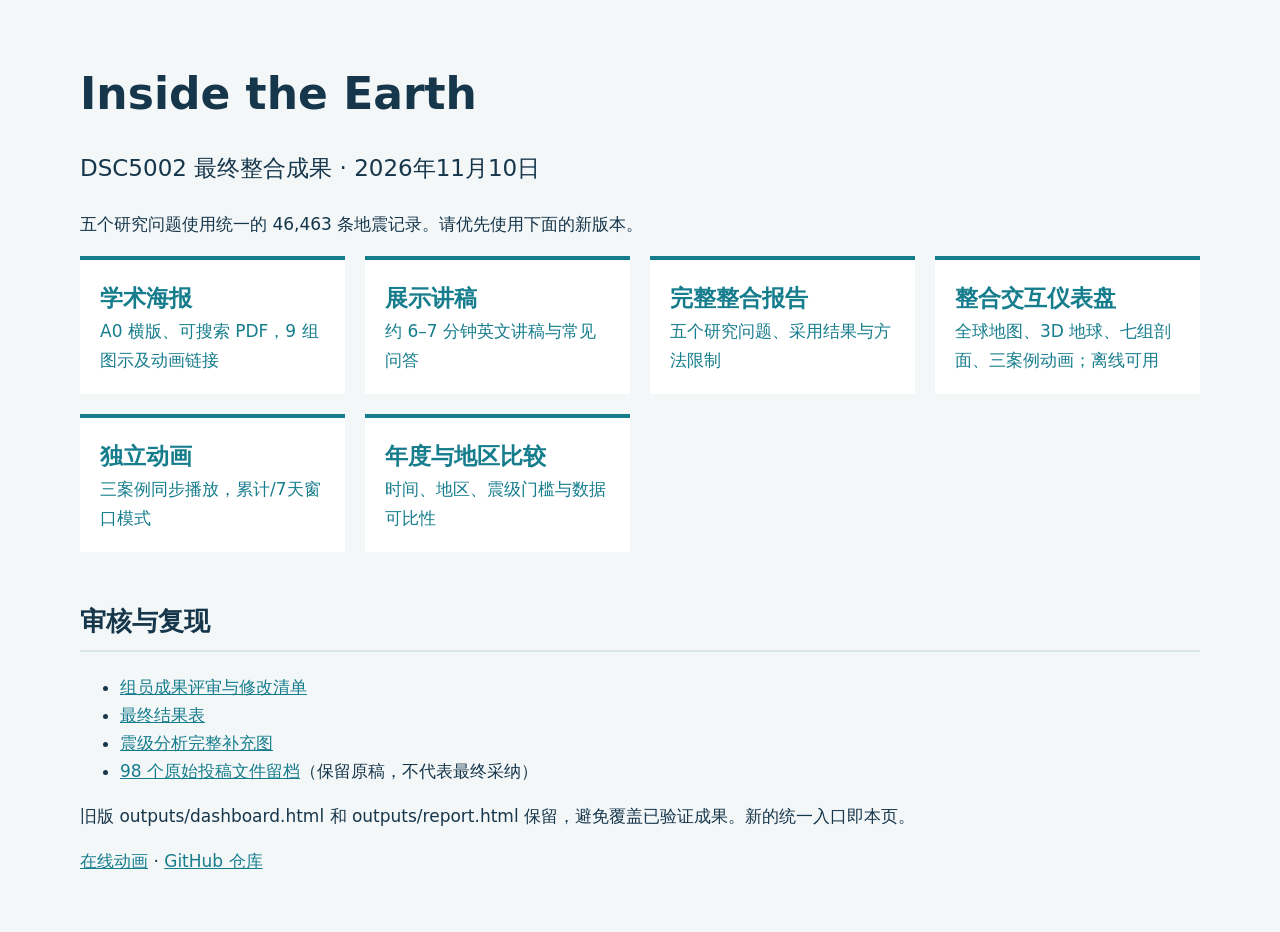
==== START_HERE.html @ 3e6ceb3b "Integrate reviewed team analyses and deliver searchable academic poster" ====
<!doctype html><html lang="zh-CN"><meta charset="utf-8"><meta name="viewport" content="width=device-width,initial-scale=1"><title>DSC5002 | 最终成果入口</title><style>body{font:17px/1.65 system-ui,sans-serif;color:#16364b;background:#f4f7f8;margin:0}main{max-width:1120px;margin:auto;padding:40px}h1{font-size:44px;line-height:1.15}h2{border-bottom:2px solid #d9e7ec;padding-bottom:8px;margin-top:48px}a{color:#167d8d}figure,table{background:white;margin:24px 0;padding:16px}img{max-width:100%}table{border-collapse:collapse;font-size:14px;width:100%}td,th{border-bottom:1px solid #d9e7ec;padding:7px;text-align:left}.lead{font-size:23px}.note{background:#e7f0f4;padding:18px}figcaption{font-size:15px}nav{display:flex;gap:20px;flex-wrap:wrap}.cards{display:grid;grid-template-columns:repeat(auto-fit,minmax(260px,1fr));gap:20px}.card{display:block;background:white;padding:20px;text-decoration:none;border-top:4px solid #167d8d}.card strong{display:block;font-size:23px}</style><main><h1>Inside the Earth</h1><p class="lead">DSC5002 最终整合成果 · 2026年11月10日</p><p>五个研究问题使用统一的 46,463 条地震记录。请优先使用下面的新版本。</p><div class="cards">
<a class="card" href="deliverables/DSC5002_Academic_Poster.pdf"><strong>学术海报</strong>A0 横版、可搜索 PDF，9 组图示及动画链接</a>
<a class="card" href="deliverables/DSC5002_Presentation_Script.pdf"><strong>展示讲稿</strong>约 6–7 分钟英文讲稿与常见问答</a>
<a class="card" href="outputs/final/report.html"><strong>完整整合报告</strong>五个研究问题、采用结果与方法限制</a>
<a class="card" href="outputs/final/dashboard.html"><strong>整合交互仪表盘</strong>全球地图、3D 地球、七组剖面、三案例动画；离线可用</a>
<a class="card" href="outputs/final/animation.html"><strong>独立动画</strong>三案例同步播放，累计/7天窗口模式</a>
<a class="card" href="outputs/temporal_regional_v2_20261103/dashboard.html"><strong>年度与地区比较</strong>时间、地区、震级门槛与数据可比性</a>
</div><h2>审核与复现</h2><ul><li><a href="docs/TEAM_REVIEW.md">组员成果评审与修改清单</a></li><li><a href="outputs/final/tables/">最终结果表</a></li><li><a href="outputs/final/rq4/figures/">震级分析完整补充图</a></li><li><a href="local_sources/team_submissions/">98 个原始投稿文件留档</a>（保留原稿，不代表最终采纳）</li></ul><p>旧版 outputs/dashboard.html 和 outputs/report.html 保留，避免覆盖已验证成果。新的统一入口即本页。</p><p><a href="https://VictoriaSU551.github.io/DSC5002-Earthquake-Explorer/">在线动画</a> · <a href="https://github.com/VictoriaSU551/DSC5002-Earthquake-Explorer">GitHub 仓库</a></p></main></html>
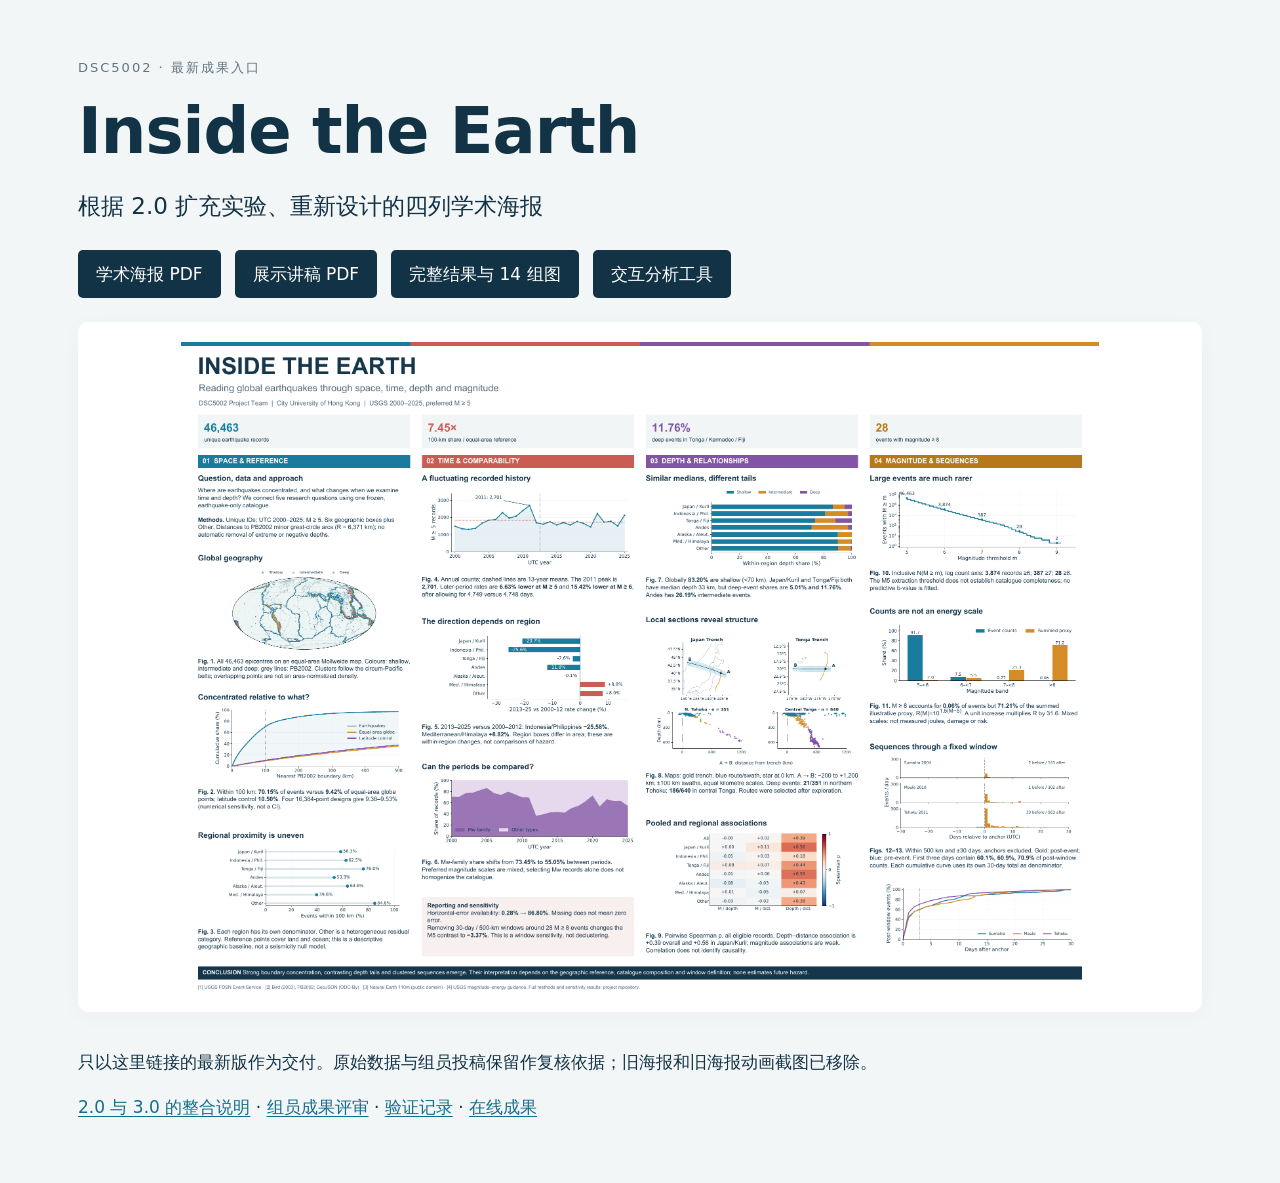
==== commit bc36df30: "Expand geographic controls and publish four-column academic poster" ====
--- a/START_HERE.html
+++ b/START_HERE.html
@@ -1,8 +1 @@
-<!doctype html><html lang="zh-CN"><meta charset="utf-8"><meta name="viewport" content="width=device-width,initial-scale=1"><title>DSC5002 | 最终成果入口</title><style>body{font:17px/1.65 system-ui,sans-serif;color:#16364b;background:#f4f7f8;margin:0}main{max-width:1120px;margin:auto;padding:40px}h1{font-size:44px;line-height:1.15}h2{border-bottom:2px solid #d9e7ec;padding-bottom:8px;margin-top:48px}a{color:#167d8d}figure,table{background:white;margin:24px 0;padding:16px}img{max-width:100%}table{border-collapse:collapse;font-size:14px;width:100%}td,th{border-bottom:1px solid #d9e7ec;padding:7px;text-align:left}.lead{font-size:23px}.note{background:#e7f0f4;padding:18px}figcaption{font-size:15px}nav{display:flex;gap:20px;flex-wrap:wrap}.cards{display:grid;grid-template-columns:repeat(auto-fit,minmax(260px,1fr));gap:20px}.card{display:block;background:white;padding:20px;text-decoration:none;border-top:4px solid #167d8d}.card strong{display:block;font-size:23px}</style><main><h1>Inside the Earth</h1><p class="lead">DSC5002 最终整合成果 · 2026年11月10日</p><p>五个研究问题使用统一的 46,463 条地震记录。请优先使用下面的新版本。</p><div class="cards">
-<a class="card" href="deliverables/DSC5002_Academic_Poster.pdf"><strong>学术海报</strong>A0 横版、可搜索 PDF，9 组图示及动画链接</a>
-<a class="card" href="deliverables/DSC5002_Presentation_Script.pdf"><strong>展示讲稿</strong>约 6–7 分钟英文讲稿与常见问答</a>
-<a class="card" href="outputs/final/report.html"><strong>完整整合报告</strong>五个研究问题、采用结果与方法限制</a>
-<a class="card" href="outputs/final/dashboard.html"><strong>整合交互仪表盘</strong>全球地图、3D 地球、七组剖面、三案例动画；离线可用</a>
-<a class="card" href="outputs/final/animation.html"><strong>独立动画</strong>三案例同步播放，累计/7天窗口模式</a>
-<a class="card" href="outputs/temporal_regional_v2_20261103/dashboard.html"><strong>年度与地区比较</strong>时间、地区、震级门槛与数据可比性</a>
-</div><h2>审核与复现</h2><ul><li><a href="docs/TEAM_REVIEW.md">组员成果评审与修改清单</a></li><li><a href="outputs/final/tables/">最终结果表</a></li><li><a href="outputs/final/rq4/figures/">震级分析完整补充图</a></li><li><a href="local_sources/team_submissions/">98 个原始投稿文件留档</a>（保留原稿，不代表最终采纳）</li></ul><p>旧版 outputs/dashboard.html 和 outputs/report.html 保留，避免覆盖已验证成果。新的统一入口即本页。</p><p><a href="https://VictoriaSU551.github.io/DSC5002-Earthquake-Explorer/">在线动画</a> · <a href="https://github.com/VictoriaSU551/DSC5002-Earthquake-Explorer">GitHub 仓库</a></p></main></html>+<!doctype html><html lang="zh-CN"><head><meta charset="utf-8"><meta name="viewport" content="width=device-width,initial-scale=1"><title>DSC5002 | 最新成果入口</title><style>*{box-sizing:border-box}body{font:17px/1.65 system-ui,sans-serif;color:#123346;background:#f3f6f7;margin:0}main{max-width:1180px;margin:auto;padding:44px 28px}h1{font-size:clamp(36px,6vw,64px);line-height:1.06;letter-spacing:-1px;margin:.3em 0}h2{font-size:28px;margin:48px 0 16px}h3{font-size:21px;margin:0 0 10px}a{color:#146e8b;text-underline-offset:3px}figure{background:#fff;border-radius:10px;margin:18px 0 36px;padding:20px;box-shadow:0 4px 22px #12334608}img{width:100%;height:auto;display:block}figure img{max-height:650px;object-fit:contain}figcaption{margin-top:14px;font-size:16px;color:#405b6a}.lead{font-size:23px;max-width:900px}.note{background:#e4eef1;border-left:5px solid #197c9e;padding:20px;margin:24px 0}nav{display:flex;gap:14px;flex-wrap:wrap;margin:24px 0}nav a,.button{display:inline-block;background:#123346;color:white;padding:10px 18px;border-radius:5px;text-decoration:none}.cards{display:grid;grid-template-columns:repeat(auto-fit,minmax(230px,1fr));gap:16px;margin:30px 0}.card{background:#fff;padding:22px;border-top:5px solid #197c9e;border-radius:5px}.card:nth-child(2){border-color:#c95d54}.card:nth-child(3){border-color:#8254a6}.card:nth-child(4){border-color:#d58c27}.card strong{display:block;font-size:34px;line-height:1.2}.eyebrow{text-transform:uppercase;letter-spacing:2px;color:#617582;font-size:13px}table{border-collapse:collapse;font-size:14px;width:100%}td,th{border-bottom:1px solid #d9e7ec;padding:8px;text-align:left}.table-wrap{overflow-x:auto;background:white;padding:14px}code{overflow-wrap:anywhere}footer{font-size:14px;border-top:1px solid #ccdbe1;padding:24px 0;margin-top:38px}@media(max-width:600px){main{padding:25px 16px}figure{padding:10px}figcaption{font-size:14px}}</style></head><body><main><p class="eyebrow">DSC5002 · 最新成果入口</p><h1>Inside the Earth</h1><p class="lead">根据 2.0 扩充实验、重新设计的四列学术海报</p><nav><a href="deliverables/DSC5002_Academic_Poster.pdf">学术海报 PDF</a><a href="deliverables/DSC5002_Presentation_Script.pdf">展示讲稿 PDF</a><a href="outputs/final/report.html">完整结果与 14 组图</a><a href="outputs/final/dashboard.html">交互分析工具</a></nav><figure><img src="deliverables/Poster_Preview.png" alt="最新版四列海报预览"></figure><p>只以这里链接的最新版作为交付。原始数据与组员投稿保留作复核依据；旧海报和旧海报动画截图已移除。</p><p><a href="docs/EXPERIMENT_EXTENSION.md">2.0 与 3.0 的整合说明</a> · <a href="docs/TEAM_REVIEW.md">组员成果评审</a> · <a href="docs/FINAL_VALIDATION.md">验证记录</a> · <a href="https://victoriasu551.github.io/DSC5002-Earthquake-Explorer/">在线成果</a></p></main></body></html>
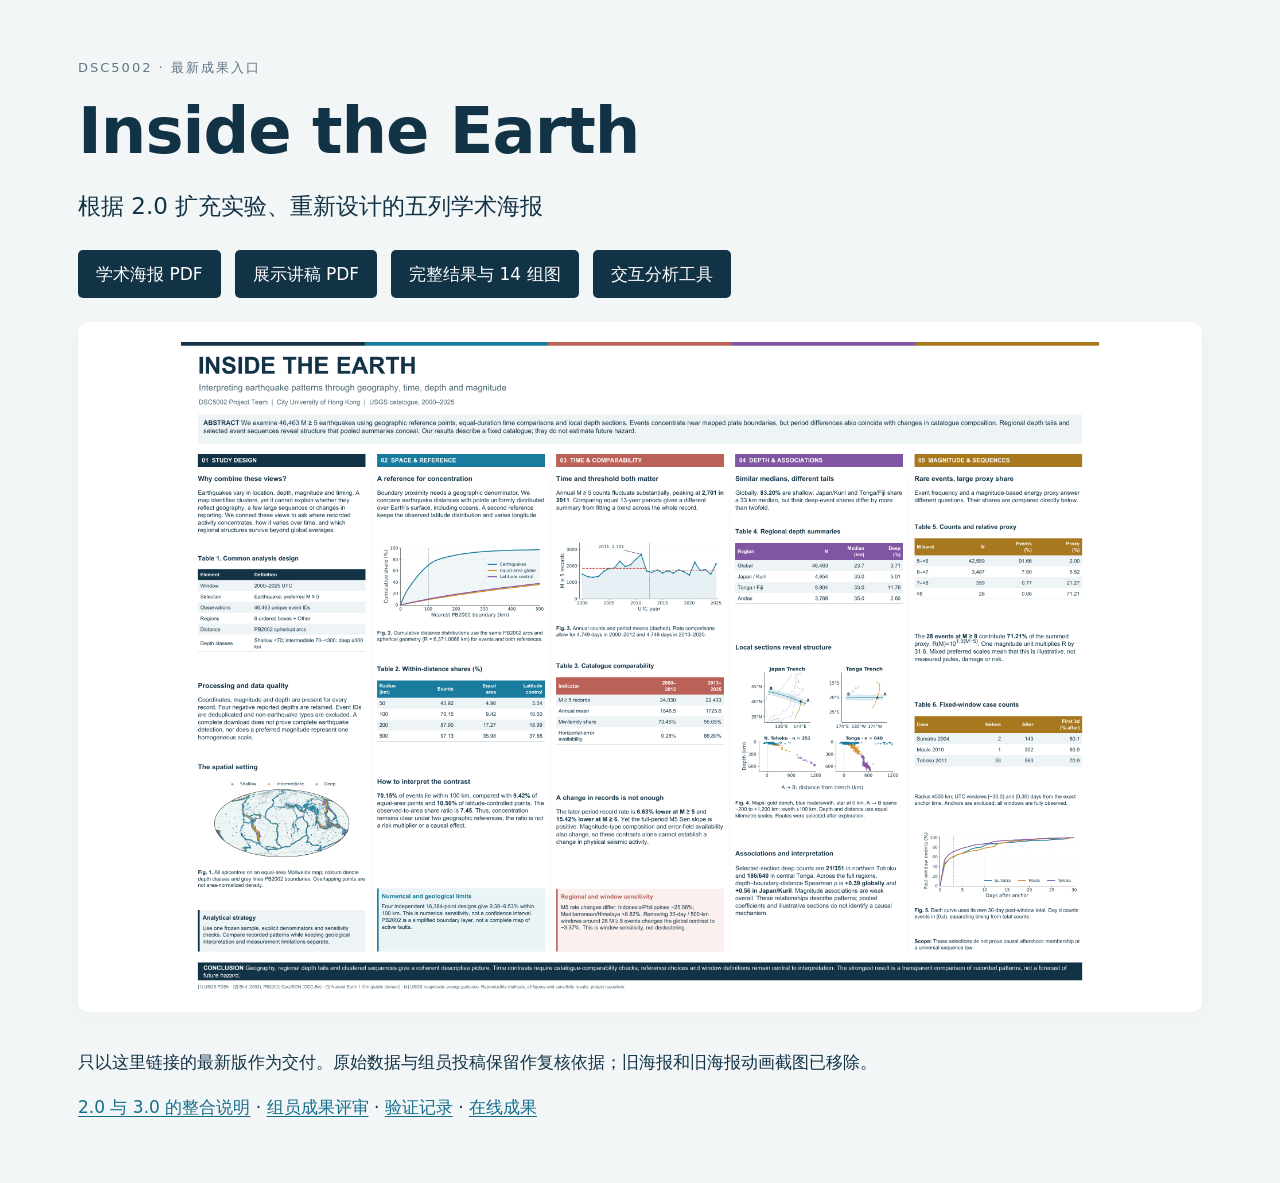
==== commit 2ae54462: "Redesign poster with five columns, narrative and six data tables" ====
--- a/START_HERE.html
+++ b/START_HERE.html
@@ -1 +1 @@
-<!doctype html><html lang="zh-CN"><head><meta charset="utf-8"><meta name="viewport" content="width=device-width,initial-scale=1"><title>DSC5002 | 最新成果入口</title><style>*{box-sizing:border-box}body{font:17px/1.65 system-ui,sans-serif;color:#123346;background:#f3f6f7;margin:0}main{max-width:1180px;margin:auto;padding:44px 28px}h1{font-size:clamp(36px,6vw,64px);line-height:1.06;letter-spacing:-1px;margin:.3em 0}h2{font-size:28px;margin:48px 0 16px}h3{font-size:21px;margin:0 0 10px}a{color:#146e8b;text-underline-offset:3px}figure{background:#fff;border-radius:10px;margin:18px 0 36px;padding:20px;box-shadow:0 4px 22px #12334608}img{width:100%;height:auto;display:block}figure img{max-height:650px;object-fit:contain}figcaption{margin-top:14px;font-size:16px;color:#405b6a}.lead{font-size:23px;max-width:900px}.note{background:#e4eef1;border-left:5px solid #197c9e;padding:20px;margin:24px 0}nav{display:flex;gap:14px;flex-wrap:wrap;margin:24px 0}nav a,.button{display:inline-block;background:#123346;color:white;padding:10px 18px;border-radius:5px;text-decoration:none}.cards{display:grid;grid-template-columns:repeat(auto-fit,minmax(230px,1fr));gap:16px;margin:30px 0}.card{background:#fff;padding:22px;border-top:5px solid #197c9e;border-radius:5px}.card:nth-child(2){border-color:#c95d54}.card:nth-child(3){border-color:#8254a6}.card:nth-child(4){border-color:#d58c27}.card strong{display:block;font-size:34px;line-height:1.2}.eyebrow{text-transform:uppercase;letter-spacing:2px;color:#617582;font-size:13px}table{border-collapse:collapse;font-size:14px;width:100%}td,th{border-bottom:1px solid #d9e7ec;padding:8px;text-align:left}.table-wrap{overflow-x:auto;background:white;padding:14px}code{overflow-wrap:anywhere}footer{font-size:14px;border-top:1px solid #ccdbe1;padding:24px 0;margin-top:38px}@media(max-width:600px){main{padding:25px 16px}figure{padding:10px}figcaption{font-size:14px}}</style></head><body><main><p class="eyebrow">DSC5002 · 最新成果入口</p><h1>Inside the Earth</h1><p class="lead">根据 2.0 扩充实验、重新设计的四列学术海报</p><nav><a href="deliverables/DSC5002_Academic_Poster.pdf">学术海报 PDF</a><a href="deliverables/DSC5002_Presentation_Script.pdf">展示讲稿 PDF</a><a href="outputs/final/report.html">完整结果与 14 组图</a><a href="outputs/final/dashboard.html">交互分析工具</a></nav><figure><img src="deliverables/Poster_Preview.png" alt="最新版四列海报预览"></figure><p>只以这里链接的最新版作为交付。原始数据与组员投稿保留作复核依据；旧海报和旧海报动画截图已移除。</p><p><a href="docs/EXPERIMENT_EXTENSION.md">2.0 与 3.0 的整合说明</a> · <a href="docs/TEAM_REVIEW.md">组员成果评审</a> · <a href="docs/FINAL_VALIDATION.md">验证记录</a> · <a href="https://victoriasu551.github.io/DSC5002-Earthquake-Explorer/">在线成果</a></p></main></body></html>+<!doctype html><html lang="zh-CN"><head><meta charset="utf-8"><meta name="viewport" content="width=device-width,initial-scale=1"><title>DSC5002 | 最新成果入口</title><style>*{box-sizing:border-box}body{font:17px/1.65 system-ui,sans-serif;color:#123346;background:#f3f6f7;margin:0}main{max-width:1180px;margin:auto;padding:44px 28px}h1{font-size:clamp(36px,6vw,64px);line-height:1.06;letter-spacing:-1px;margin:.3em 0}h2{font-size:28px;margin:48px 0 16px}h3{font-size:21px;margin:0 0 10px}a{color:#146e8b;text-underline-offset:3px}figure{background:#fff;border-radius:10px;margin:18px 0 36px;padding:20px;box-shadow:0 4px 22px #12334608}img{width:100%;height:auto;display:block}figure img{max-height:650px;object-fit:contain}figcaption{margin-top:14px;font-size:16px;color:#405b6a}.lead{font-size:23px;max-width:900px}.note{background:#e4eef1;border-left:5px solid #197c9e;padding:20px;margin:24px 0}nav{display:flex;gap:14px;flex-wrap:wrap;margin:24px 0}nav a,.button{display:inline-block;background:#123346;color:white;padding:10px 18px;border-radius:5px;text-decoration:none}.cards{display:grid;grid-template-columns:repeat(auto-fit,minmax(230px,1fr));gap:16px;margin:30px 0}.card{background:#fff;padding:22px;border-top:5px solid #197c9e;border-radius:5px}.card:nth-child(2){border-color:#c95d54}.card:nth-child(3){border-color:#8254a6}.card:nth-child(4){border-color:#d58c27}.card strong{display:block;font-size:34px;line-height:1.2}.eyebrow{text-transform:uppercase;letter-spacing:2px;color:#617582;font-size:13px}table{border-collapse:collapse;font-size:14px;width:100%}td,th{border-bottom:1px solid #d9e7ec;padding:8px;text-align:left}.table-wrap{overflow-x:auto;background:white;padding:14px}code{overflow-wrap:anywhere}footer{font-size:14px;border-top:1px solid #ccdbe1;padding:24px 0;margin-top:38px}@media(max-width:600px){main{padding:25px 16px}figure{padding:10px}figcaption{font-size:14px}}</style></head><body><main><p class="eyebrow">DSC5002 · 最新成果入口</p><h1>Inside the Earth</h1><p class="lead">根据 2.0 扩充实验、重新设计的五列学术海报</p><nav><a href="deliverables/DSC5002_Academic_Poster.pdf">学术海报 PDF</a><a href="deliverables/DSC5002_Presentation_Script.pdf">展示讲稿 PDF</a><a href="outputs/final/report.html">完整结果与 14 组图</a><a href="outputs/final/dashboard.html">交互分析工具</a></nav><figure><img src="deliverables/Poster_Preview.png" alt="最新版五列海报预览"></figure><p>只以这里链接的最新版作为交付。原始数据与组员投稿保留作复核依据；旧海报和旧海报动画截图已移除。</p><p><a href="docs/EXPERIMENT_EXTENSION.md">2.0 与 3.0 的整合说明</a> · <a href="docs/TEAM_REVIEW.md">组员成果评审</a> · <a href="docs/FINAL_VALIDATION.md">验证记录</a> · <a href="https://victoriasu551.github.io/DSC5002-Earthquake-Explorer/">在线成果</a></p></main></body></html>
